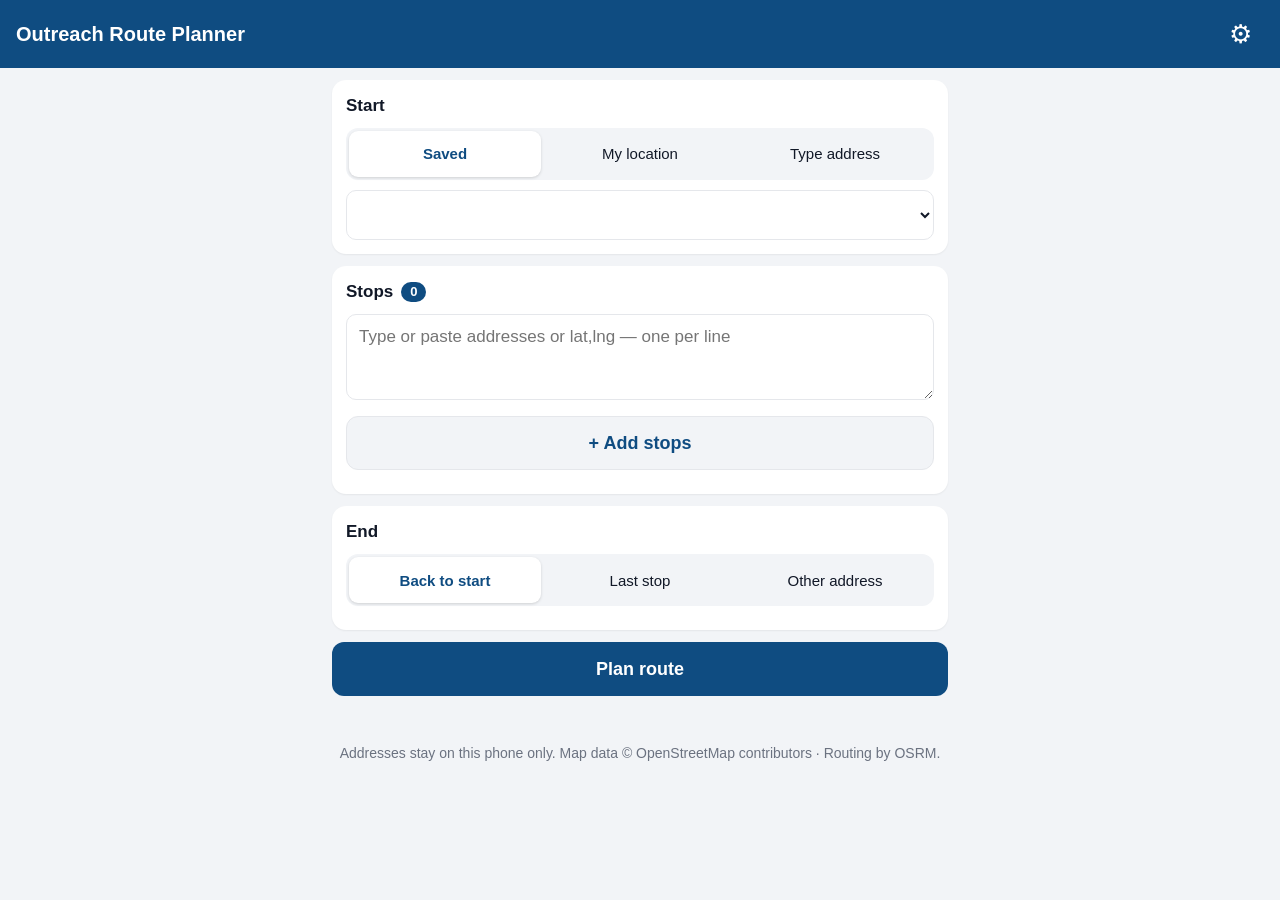
==== index.html @ 1e4eabaf "Outreach Route Planner v1.1.0" ====
<!doctype html>
<html lang="en">
<head>
<meta charset="utf-8">
<meta name="viewport" content="width=device-width, initial-scale=1, viewport-fit=cover">
<meta name="referrer" content="origin">
<meta http-equiv="Content-Security-Policy" content="default-src 'self'; connect-src 'self' https://nominatim.openstreetmap.org https://router.project-osrm.org https://*; img-src 'self' data:; style-src 'self' 'unsafe-inline'; script-src 'self'; manifest-src 'self'; worker-src 'self'">
<title>Outreach Route Planner</title>
<meta name="description" content="Plan the shortest order for your stops and open it in Google Maps.">
<meta name="theme-color" content="#0f4c81">
<meta name="apple-mobile-web-app-capable" content="yes">
<meta name="mobile-web-app-capable" content="yes">
<meta name="apple-mobile-web-app-status-bar-style" content="default">
<meta name="apple-mobile-web-app-title" content="Outreach Route Planner">
<link rel="manifest" href="manifest.webmanifest">
<link rel="icon" href="icon-192.png">
<link rel="apple-touch-icon" href="apple-touch-icon.png">
<link rel="stylesheet" href="style.css">
</head>
<body>
<header class="top"><h1>Outreach Route Planner</h1><button id="btnSettings" class="icon" aria-label="Settings">⚙︎</button></header>
<main>
  <section class="card">
    <h2>Start</h2>
    <div class="seg" id="originMode" role="tablist">
      <button data-v="saved" class="on">Saved</button><button data-v="gps">My location</button><button data-v="typed">Type address</button>
    </div>
    <div id="originSaved" class="pane"><select id="savedSelect" class="big"></select></div>
    <div id="originGps" class="pane hidden"><button id="btnGps" class="btn secondary">📍 Use current location</button><div id="gpsStatus" class="muted"></div></div>
    <div id="originTyped" class="pane hidden"><input id="originInput" class="big" placeholder="Start address" autocomplete="off">
      <button id="btnSaveOrigin" class="link">☆ Save this start</button></div>
  </section>

  <section class="card">
    <h2>Stops <span id="stopCount" class="pill">0</span></h2>
    <textarea id="stopsInput" rows="3" placeholder="Type or paste addresses or lat,lng — one per line"></textarea>
    <button id="btnAddStops" class="btn secondary">+ Add stops</button>
    <ul id="stopList" class="list"></ul>
    <button id="btnClearStops" class="link danger hidden">Clear all stops</button>
  </section>

  <section class="card">
    <h2>End</h2>
    <div class="seg" id="endMode">
      <button data-v="return" class="on">Back to start</button><button data-v="last">Last stop</button><button data-v="addr">Other address</button>
    </div>
    <div id="endAddrPane" class="pane hidden"><input id="endInput" class="big" placeholder="End address or lat,lng" autocomplete="off"></div>
  </section>

  <button id="btnPlan" class="btn primary">Plan route</button>
  <div id="status" class="status" role="status" aria-live="polite"></div>

  <section id="results" class="card hidden">
    <h2>Your route</h2>
    <div id="totals" class="totals"></div>
    <ol id="legList" class="legs"></ol>
    <div id="mapsBtns"></div>
  </section>
  <p class="muted small center">Addresses stay on this phone only. Map data © OpenStreetMap contributors · Routing by OSRM.</p>
</main>

<dialog id="pickDlg"><form method="dialog">
  <h3>Which one did you mean?</h3><p id="pickQuery" class="muted"></p>
  <div id="pickOpts" class="opts"></div>
  <div class="row"><button value="cancel" class="btn secondary">Cancel</button></div>
</form></dialog>

<dialog id="settingsDlg"><form method="dialog">
  <h3>Settings</h3>
  <label>Saved starts</label><ul id="savedList" class="list compact"></ul>
  <div class="row"><input id="newSavedName" placeholder="Name (e.g. Office)"><input id="newSavedAddr" placeholder="Address or lat,lng"></div>
  <button id="btnAddSaved" type="button" class="btn secondary">+ Add saved start</button>
  <label for="maxWp">Stops per Google Maps link</label>
  <select id="maxWp" class="big"><option value="9">9 (Google Maps app — recommended)</option><option value="3">3 (if links open in Safari instead)</option></select>
  <label for="osrmUrl">Routing server (OSRM)</label><input id="osrmUrl" class="big">
  <label for="contactEmail">Your email for Nominatim (optional, recommended by their policy)</label><input id="contactEmail" class="big" type="email" placeholder="optional">
  <button id="btnClearCache" type="button" class="btn secondary">Clear saved address lookups</button>
  <button id="btnWipe" type="button" class="btn danger">Erase everything on this phone</button>
  <div class="row"><button value="close" class="btn primary">Done</button></div>
  <p class="muted small">Version <span id="ver"></span></p>
</form></dialog>

<script src="lib.js"></script>
<script src="app.js"></script>
</body>
</html>
---- style.css ----
:root{--b:#0f4c81;--bg:#f2f4f7;--card:#fff;--t:#111827;--m:#6b7280;--ok:#0a7c42;--warn:#b45309;--bad:#b91c1c;--line:#e5e7eb}
@media (prefers-color-scheme:dark){:root{--bg:#0b0f14;--card:#151b23;--t:#e5e7eb;--m:#9ca3af;--line:#2a323d}}
*{box-sizing:border-box}html{-webkit-text-size-adjust:100%}
body{margin:0;font:17px/1.4 -apple-system,BlinkMacSystemFont,"Segoe UI",Roboto,sans-serif;background:var(--bg);color:var(--t);padding-bottom:env(safe-area-inset-bottom)}
.top{position:sticky;top:0;z-index:5;display:flex;align-items:center;justify-content:space-between;background:var(--b);color:#fff;padding:calc(env(safe-area-inset-top) + 10px) 16px 10px}
.top h1{font-size:20px;margin:0}.icon{background:none;border:0;color:#fff;font-size:26px;min-width:48px;min-height:48px}
main{max-width:640px;margin:0 auto;padding:12px}
.card{background:var(--card);border-radius:14px;padding:14px;margin:0 0 12px;box-shadow:0 1px 2px rgba(0,0,0,.06)}
h2{font-size:17px;margin:0 0 10px;display:flex;align-items:center;gap:8px}h3{margin:0 0 8px}
.pill{background:var(--b);color:#fff;border-radius:99px;font-size:13px;padding:1px 9px}
.seg{display:flex;background:var(--bg);border-radius:12px;padding:3px;gap:3px;margin-bottom:10px}
.seg button{flex:1;border:0;background:none;color:var(--t);font-size:15px;min-height:46px;border-radius:9px;padding:4px}
.seg button.on{background:var(--card);color:var(--b);font-weight:600;box-shadow:0 1px 3px rgba(0,0,0,.15)}
input,select,textarea{width:100%;font-size:17px;padding:12px;border:1px solid var(--line);border-radius:10px;background:var(--card);color:var(--t);font-family:inherit}
textarea{resize:vertical}.big{min-height:50px}
.btn{display:block;width:100%;min-height:54px;font-size:18px;font-weight:600;border-radius:12px;border:0;margin:10px 0 0;padding:10px}
.btn.primary{background:var(--b);color:#fff}.btn.secondary{background:var(--bg);color:var(--b);border:1px solid var(--line)}
.btn.danger{background:none;color:var(--bad);border:1px solid var(--bad)}.btn:disabled{opacity:.5}
.btn.maps{background:#1a73e8;color:#fff;text-decoration:none;text-align:center;line-height:34px}
.link{background:none;border:0;color:var(--b);font-size:16px;min-height:44px;padding:6px 0}.link.danger{color:var(--bad)}
.hidden{display:none!important}.muted{color:var(--m)}.small{font-size:14px}.center{text-align:center}
.list{list-style:none;margin:10px 0 0;padding:0}
.list li{display:flex;align-items:center;gap:8px;padding:10px 0;border-top:1px solid var(--line)}
.list li .txt{flex:1;min-width:0}.list li .sub{font-size:13px;color:var(--m);overflow:hidden;text-overflow:ellipsis;white-space:nowrap}
.list li button{min-width:44px;min-height:44px;border:0;background:var(--bg);border-radius:10px;font-size:18px;color:var(--t)}
.list li .warn{color:var(--warn);font-size:14px;background:none;min-width:auto;text-decoration:underline}
.list.compact li{padding:6px 0}
.status{min-height:24px;margin:10px 4px;font-size:15px}.status.err{color:var(--bad)}.status.ok{color:var(--ok)}
.totals{display:grid;grid-template-columns:1fr 1fr;gap:8px;margin-bottom:8px}
.totals .box{background:var(--bg);border-radius:10px;padding:10px}.totals .big{font-size:22px;font-weight:700}
.totals .cmp{grid-column:1/3;font-size:14px;color:var(--m)}
.legs{padding-left:0;list-style:none;margin:0;counter-reset:s}
.legs li{padding:10px 0;border-top:1px solid var(--line);display:flex;gap:10px}
.legs .n{flex:0 0 30px;height:30px;border-radius:50%;background:var(--b);color:#fff;display:flex;align-items:center;justify-content:center;font-weight:700;font-size:14px}
.legs .n.s{background:var(--ok)}.legs .leg{font-size:13px;color:var(--m)}
dialog{border:0;border-radius:16px;padding:16px;width:min(560px,94vw);max-height:88vh;background:var(--card);color:var(--t)}
dialog::backdrop{background:rgba(0,0,0,.45)}
dialog label{display:block;margin:14px 0 6px;font-weight:600;font-size:15px}
.row{display:flex;gap:8px}.row>*{flex:1}
.opts button{display:block;width:100%;text-align:left;min-height:54px;margin:6px 0;padding:10px;border-radius:10px;border:1px solid var(--line);background:var(--bg);color:var(--t);font-size:15px}
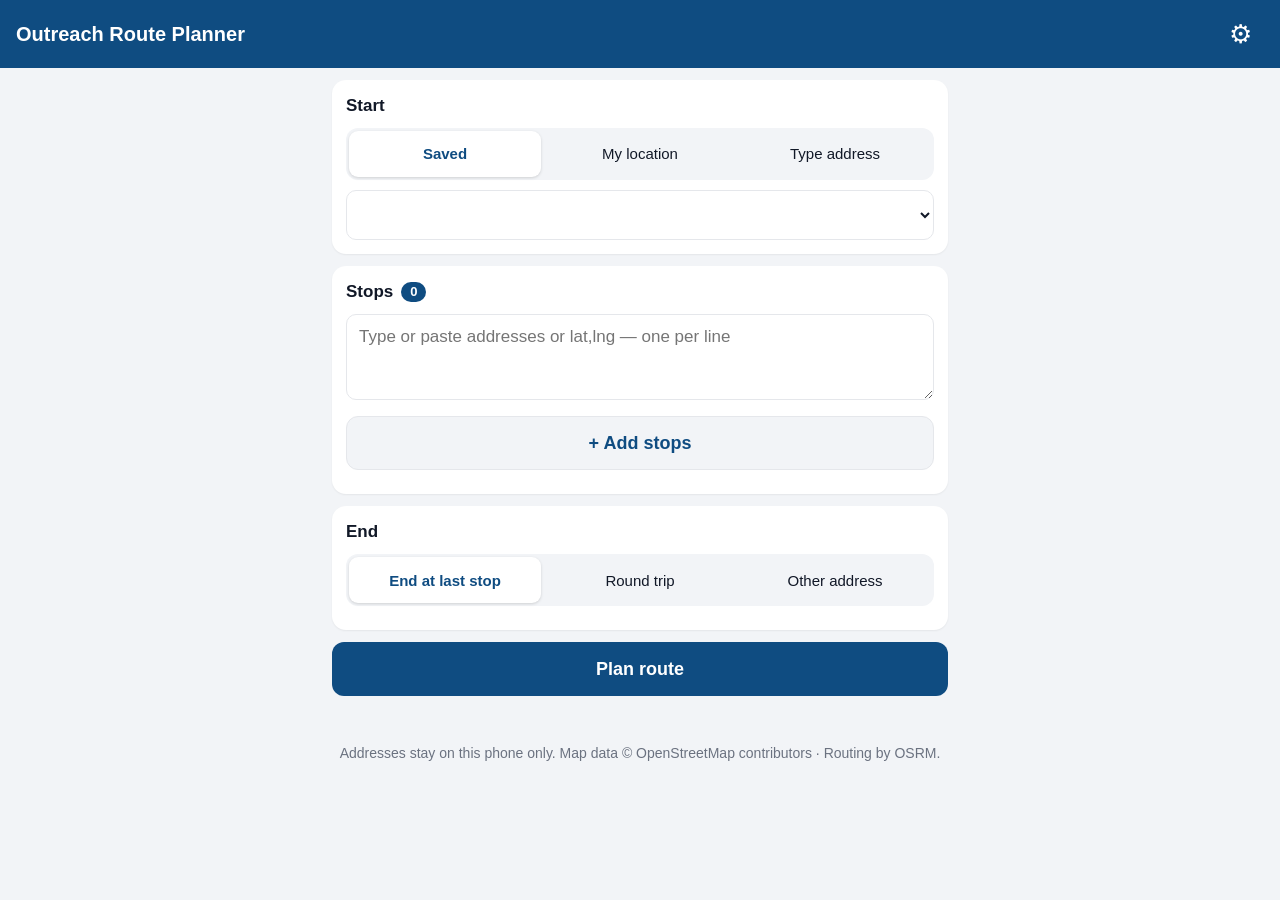
==== commit 58f00653: "Round trip optional; default ends at last stop (v1.2.0)" ====
--- a/index.html
+++ b/index.html
@@ -42,7 +42,7 @@
   <section class="card">
     <h2>End</h2>
     <div class="seg" id="endMode">
-      <button data-v="return" class="on">Back to start</button><button data-v="last">Last stop</button><button data-v="addr">Other address</button>
+      <button data-v="last" class="on">End at last stop</button><button data-v="return">Round trip</button><button data-v="addr">Other address</button>
     </div>
     <div id="endAddrPane" class="pane hidden"><input id="endInput" class="big" placeholder="End address or lat,lng" autocomplete="off"></div>
   </section>
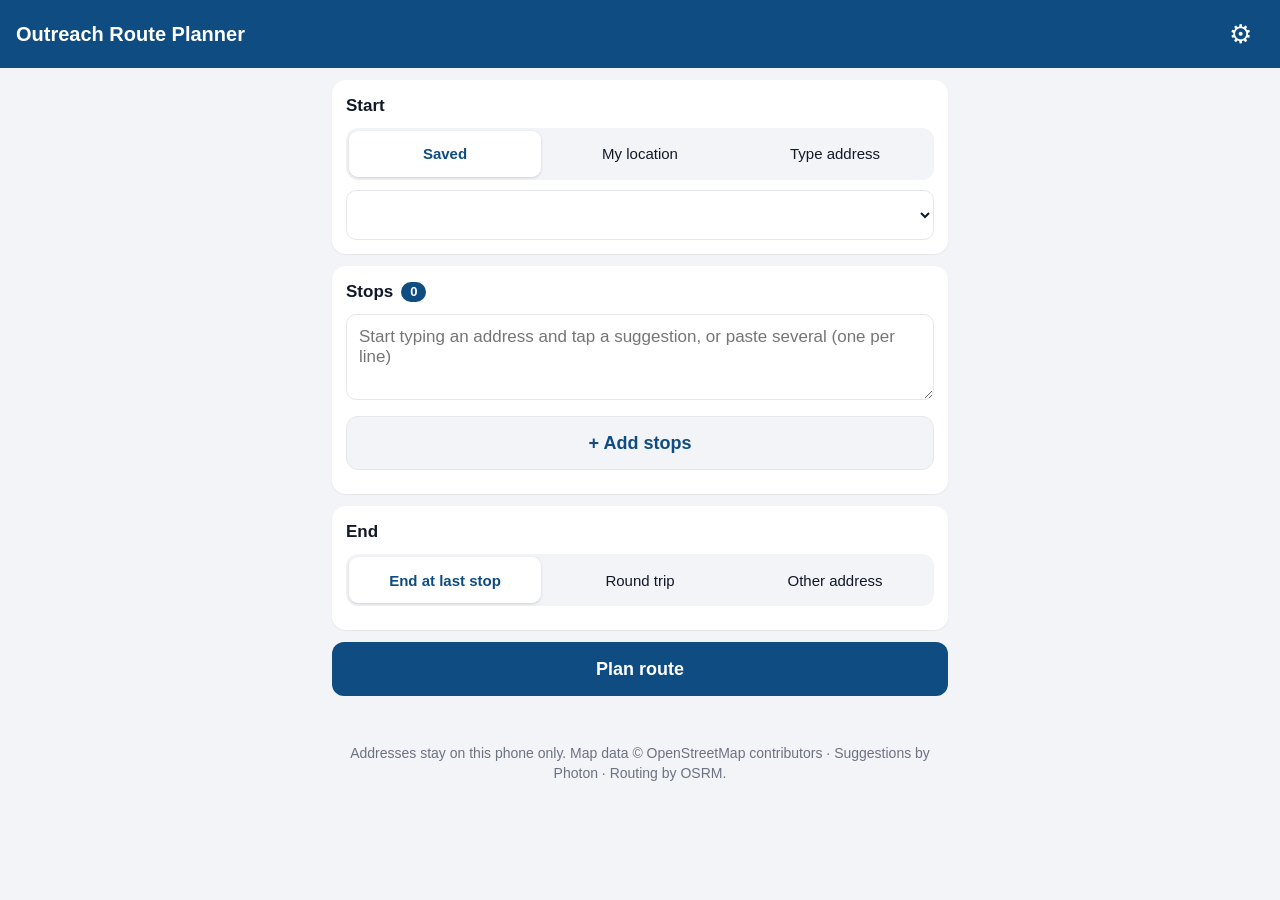
==== commit 0f67149b: "Address suggestions as you type via Photon (v1.3.0)" ====
--- a/index.html
+++ b/index.html
@@ -4,7 +4,7 @@
 <meta charset="utf-8">
 <meta name="viewport" content="width=device-width, initial-scale=1, viewport-fit=cover">
 <meta name="referrer" content="origin">
-<meta http-equiv="Content-Security-Policy" content="default-src 'self'; connect-src 'self' https://nominatim.openstreetmap.org https://router.project-osrm.org https://*; img-src 'self' data:; style-src 'self' 'unsafe-inline'; script-src 'self'; manifest-src 'self'; worker-src 'self'">
+<meta http-equiv="Content-Security-Policy" content="default-src 'self'; connect-src 'self' https://photon.komoot.io https://nominatim.openstreetmap.org https://router.project-osrm.org https://*; img-src 'self' data:; style-src 'self' 'unsafe-inline'; script-src 'self'; manifest-src 'self'; worker-src 'self'">
 <title>Outreach Route Planner</title>
 <meta name="description" content="Plan the shortest order for your stops and open it in Google Maps.">
 <meta name="theme-color" content="#0f4c81">
@@ -27,13 +27,13 @@
     </div>
     <div id="originSaved" class="pane"><select id="savedSelect" class="big"></select></div>
     <div id="originGps" class="pane hidden"><button id="btnGps" class="btn secondary">📍 Use current location</button><div id="gpsStatus" class="muted"></div></div>
-    <div id="originTyped" class="pane hidden"><input id="originInput" class="big" placeholder="Start address" autocomplete="off">
+    <div id="originTyped" class="pane hidden"><div class="ac"><input id="originInput" class="big" placeholder="Start address" autocomplete="off" autocorrect="off" autocapitalize="off" spellcheck="false" enterkeyhint="done"></div>
       <button id="btnSaveOrigin" class="link">☆ Save this start</button></div>
   </section>
 
   <section class="card">
     <h2>Stops <span id="stopCount" class="pill">0</span></h2>
-    <textarea id="stopsInput" rows="3" placeholder="Type or paste addresses or lat,lng — one per line"></textarea>
+    <div class="ac"><textarea id="stopsInput" rows="3" placeholder="Start typing an address and tap a suggestion, or paste several (one per line)" autocomplete="off" autocorrect="off" autocapitalize="off" spellcheck="false"></textarea></div>
     <button id="btnAddStops" class="btn secondary">+ Add stops</button>
     <ul id="stopList" class="list"></ul>
     <button id="btnClearStops" class="link danger hidden">Clear all stops</button>
@@ -44,7 +44,7 @@
     <div class="seg" id="endMode">
       <button data-v="last" class="on">End at last stop</button><button data-v="return">Round trip</button><button data-v="addr">Other address</button>
     </div>
-    <div id="endAddrPane" class="pane hidden"><input id="endInput" class="big" placeholder="End address or lat,lng" autocomplete="off"></div>
+    <div id="endAddrPane" class="pane hidden"><div class="ac"><input id="endInput" class="big" placeholder="End address or lat,lng" autocomplete="off" autocorrect="off" autocapitalize="off" spellcheck="false" enterkeyhint="done"></div></div>
   </section>
 
   <button id="btnPlan" class="btn primary">Plan route</button>
@@ -56,7 +56,7 @@
     <ol id="legList" class="legs"></ol>
     <div id="mapsBtns"></div>
   </section>
-  <p class="muted small center">Addresses stay on this phone only. Map data © OpenStreetMap contributors · Routing by OSRM.</p>
+  <p class="muted small center">Addresses stay on this phone only. Map data © OpenStreetMap contributors · Suggestions by Photon · Routing by OSRM.</p>
 </main>
 
 <dialog id="pickDlg"><form method="dialog">
@@ -68,7 +68,7 @@
 <dialog id="settingsDlg"><form method="dialog">
   <h3>Settings</h3>
   <label>Saved starts</label><ul id="savedList" class="list compact"></ul>
-  <div class="row"><input id="newSavedName" placeholder="Name (e.g. Office)"><input id="newSavedAddr" placeholder="Address or lat,lng"></div>
+  <input id="newSavedName" placeholder="Name (e.g. Office)"><div class="ac" style="margin-top:8px"><input id="newSavedAddr" placeholder="Address or lat,lng" autocomplete="off" autocorrect="off" autocapitalize="off" spellcheck="false"></div>
   <button id="btnAddSaved" type="button" class="btn secondary">+ Add saved start</button>
   <label for="maxWp">Stops per Google Maps link</label>
   <select id="maxWp" class="big"><option value="9">9 (Google Maps app — recommended)</option><option value="3">3 (if links open in Safari instead)</option></select>
--- a/style.css
+++ b/style.css
@@ -38,3 +38,13 @@
 dialog label{display:block;margin:14px 0 6px;font-weight:600;font-size:15px}
 .row{display:flex;gap:8px}.row>*{flex:1}
 .opts button{display:block;width:100%;text-align:left;min-height:54px;margin:6px 0;padding:10px;border-radius:10px;border:1px solid var(--line);background:var(--bg);color:var(--t);font-size:15px}
+
+.ac{position:relative}
+.ac-list{position:absolute;left:0;right:0;top:calc(100% + 4px);z-index:20;list-style:none;margin:0;padding:4px 0;background:var(--card);border:1px solid var(--line);border-radius:12px;box-shadow:0 8px 24px rgba(0,0,0,.18);max-height:45vh;overflow-y:auto;-webkit-overflow-scrolling:touch}
+.ac-list li{padding:12px 14px;min-height:52px;cursor:pointer;border-top:1px solid var(--line);font-size:16px;-webkit-tap-highlight-color:transparent}
+.ac-list li:first-child{border-top:0}
+.ac-list li.act,.ac-list li:active{background:var(--bg)}
+.ac-list .s{font-size:13px;color:var(--m);margin-top:2px}
+.ac-list .note{font-size:13px;color:var(--m);cursor:default;min-height:0;padding:8px 14px}
+input,textarea{scroll-margin-top:80px}
+dialog input{font-size:17px}
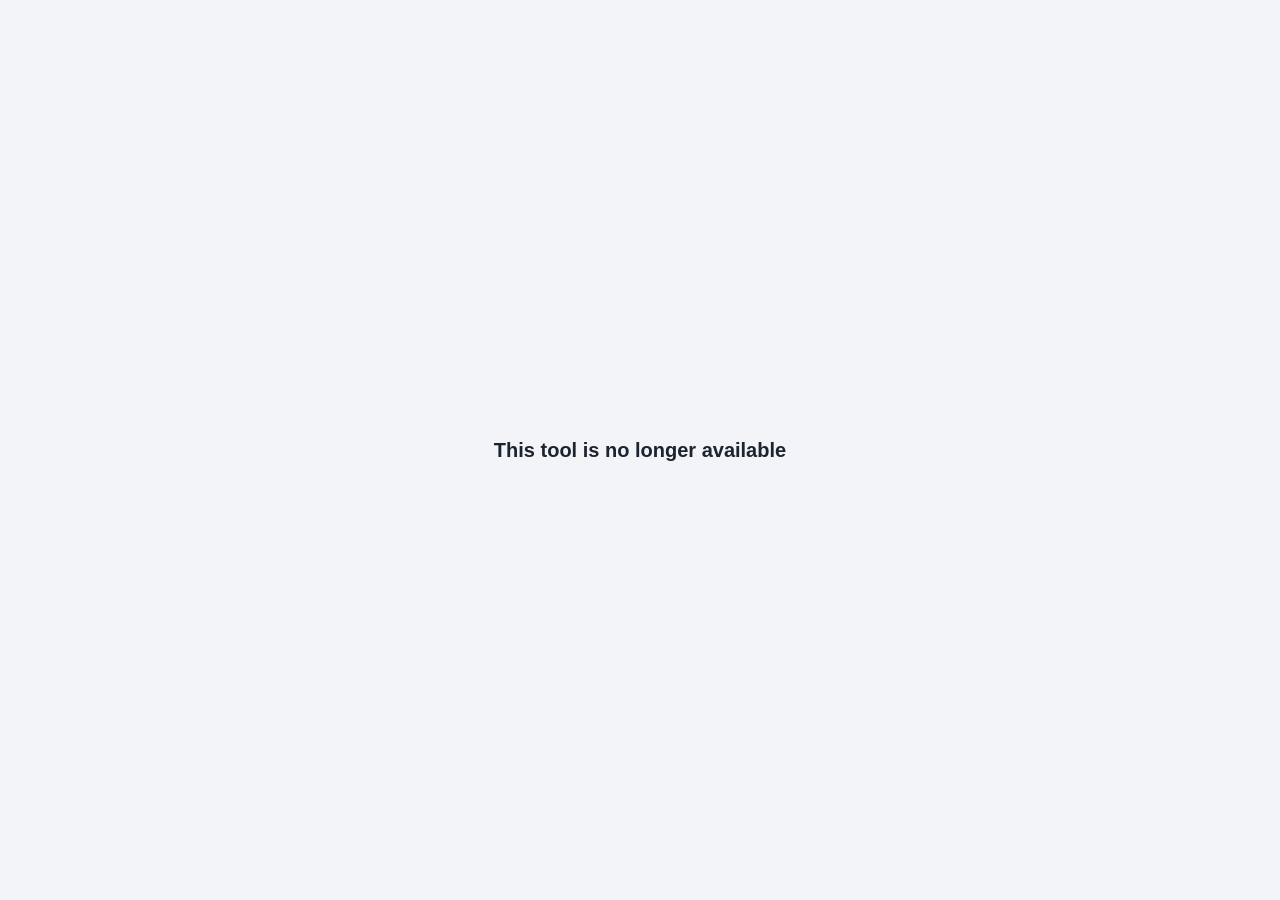
==== commit 36e8505e: "Retire the public Outreach Route Planner site. Replace the shared Pages app with a short unavailable" ====
--- a/index.html
+++ b/index.html
@@ -2,85 +2,30 @@
 <html lang="en">
 <head>
 <meta charset="utf-8">
-<meta name="viewport" content="width=device-width, initial-scale=1, viewport-fit=cover">
-<meta name="referrer" content="origin">
-<meta http-equiv="Content-Security-Policy" content="default-src 'self'; connect-src 'self' https://photon.komoot.io https://nominatim.openstreetmap.org https://router.project-osrm.org https://*; img-src 'self' data:; style-src 'self' 'unsafe-inline'; script-src 'self'; manifest-src 'self'; worker-src 'self'">
-<title>Outreach Route Planner</title>
-<meta name="description" content="Plan the shortest order for your stops and open it in Google Maps.">
-<meta name="theme-color" content="#0f4c81">
-<meta name="apple-mobile-web-app-capable" content="yes">
-<meta name="mobile-web-app-capable" content="yes">
-<meta name="apple-mobile-web-app-status-bar-style" content="default">
-<meta name="apple-mobile-web-app-title" content="Outreach Route Planner">
-<link rel="manifest" href="manifest.webmanifest">
-<link rel="icon" href="icon-192.png">
-<link rel="apple-touch-icon" href="apple-touch-icon.png">
-<link rel="stylesheet" href="style.css">
+<meta name="viewport" content="width=device-width, initial-scale=1">
+<meta name="robots" content="noindex">
+<meta name="referrer" content="no-referrer">
+<meta http-equiv="Content-Security-Policy" content="default-src 'none'; script-src 'self'; style-src 'unsafe-inline'; img-src data:; base-uri 'none'; form-action 'none'">
+<title>Unavailable</title>
+<style>
+  html, body { height: 100%; }
+  body {
+    margin: 0;
+    display: flex;
+    align-items: center;
+    justify-content: center;
+    background: #f2f4f7;
+    color: #1c2430;
+    font-family: -apple-system, BlinkMacSystemFont, "Segoe UI", sans-serif;
+  }
+  main { max-width: 28rem; padding: 2rem; text-align: center; }
+  h1 { font-size: 1.25rem; font-weight: 600; line-height: 1.4; margin: 0; }
+</style>
 </head>
 <body>
-<header class="top"><h1>Outreach Route Planner</h1><button id="btnSettings" class="icon" aria-label="Settings">⚙︎</button></header>
 <main>
-  <section class="card">
-    <h2>Start</h2>
-    <div class="seg" id="originMode" role="tablist">
-      <button data-v="saved" class="on">Saved</button><button data-v="gps">My location</button><button data-v="typed">Type address</button>
-    </div>
-    <div id="originSaved" class="pane"><select id="savedSelect" class="big"></select></div>
-    <div id="originGps" class="pane hidden"><button id="btnGps" class="btn secondary">📍 Use current location</button><div id="gpsStatus" class="muted"></div></div>
-    <div id="originTyped" class="pane hidden"><div class="ac"><input id="originInput" class="big" placeholder="Start address" autocomplete="off" autocorrect="off" autocapitalize="off" spellcheck="false" enterkeyhint="done"></div>
-      <button id="btnSaveOrigin" class="link">☆ Save this start</button></div>
-  </section>
-
-  <section class="card">
-    <h2>Stops <span id="stopCount" class="pill">0</span></h2>
-    <div class="ac"><textarea id="stopsInput" rows="3" placeholder="Start typing an address and tap a suggestion, or paste several (one per line)" autocomplete="off" autocorrect="off" autocapitalize="off" spellcheck="false"></textarea></div>
-    <button id="btnAddStops" class="btn secondary">+ Add stops</button>
-    <ul id="stopList" class="list"></ul>
-    <button id="btnClearStops" class="link danger hidden">Clear all stops</button>
-  </section>
-
-  <section class="card">
-    <h2>End</h2>
-    <div class="seg" id="endMode">
-      <button data-v="last" class="on">End at last stop</button><button data-v="return">Round trip</button><button data-v="addr">Other address</button>
-    </div>
-    <div id="endAddrPane" class="pane hidden"><div class="ac"><input id="endInput" class="big" placeholder="End address or lat,lng" autocomplete="off" autocorrect="off" autocapitalize="off" spellcheck="false" enterkeyhint="done"></div></div>
-  </section>
-
-  <button id="btnPlan" class="btn primary">Plan route</button>
-  <div id="status" class="status" role="status" aria-live="polite"></div>
-
-  <section id="results" class="card hidden">
-    <h2>Your route</h2>
-    <div id="totals" class="totals"></div>
-    <ol id="legList" class="legs"></ol>
-    <div id="mapsBtns"></div>
-  </section>
-  <p class="muted small center">Addresses stay on this phone only. Map data © OpenStreetMap contributors · Suggestions by Photon · Routing by OSRM.</p>
+  <h1>This tool is no longer available</h1>
 </main>
-
-<dialog id="pickDlg"><form method="dialog">
-  <h3>Which one did you mean?</h3><p id="pickQuery" class="muted"></p>
-  <div id="pickOpts" class="opts"></div>
-  <div class="row"><button value="cancel" class="btn secondary">Cancel</button></div>
-</form></dialog>
-
-<dialog id="settingsDlg"><form method="dialog">
-  <h3>Settings</h3>
-  <label>Saved starts</label><ul id="savedList" class="list compact"></ul>
-  <input id="newSavedName" placeholder="Name (e.g. Office)"><div class="ac" style="margin-top:8px"><input id="newSavedAddr" placeholder="Address or lat,lng" autocomplete="off" autocorrect="off" autocapitalize="off" spellcheck="false"></div>
-  <button id="btnAddSaved" type="button" class="btn secondary">+ Add saved start</button>
-  <label for="maxWp">Stops per Google Maps link</label>
-  <select id="maxWp" class="big"><option value="9">9 (Google Maps app — recommended)</option><option value="3">3 (if links open in Safari instead)</option></select>
-  <label for="osrmUrl">Routing server (OSRM)</label><input id="osrmUrl" class="big">
-  <label for="contactEmail">Your email for Nominatim (optional, recommended by their policy)</label><input id="contactEmail" class="big" type="email" placeholder="optional">
-  <button id="btnClearCache" type="button" class="btn secondary">Clear saved address lookups</button>
-  <button id="btnWipe" type="button" class="btn danger">Erase everything on this phone</button>
-  <div class="row"><button value="close" class="btn primary">Done</button></div>
-  <p class="muted small">Version <span id="ver"></span></p>
-</form></dialog>
-
-<script src="lib.js"></script>
-<script src="app.js"></script>
+<script src="/outreach-route-planner/retire.js"></script>
 </body>
 </html>
